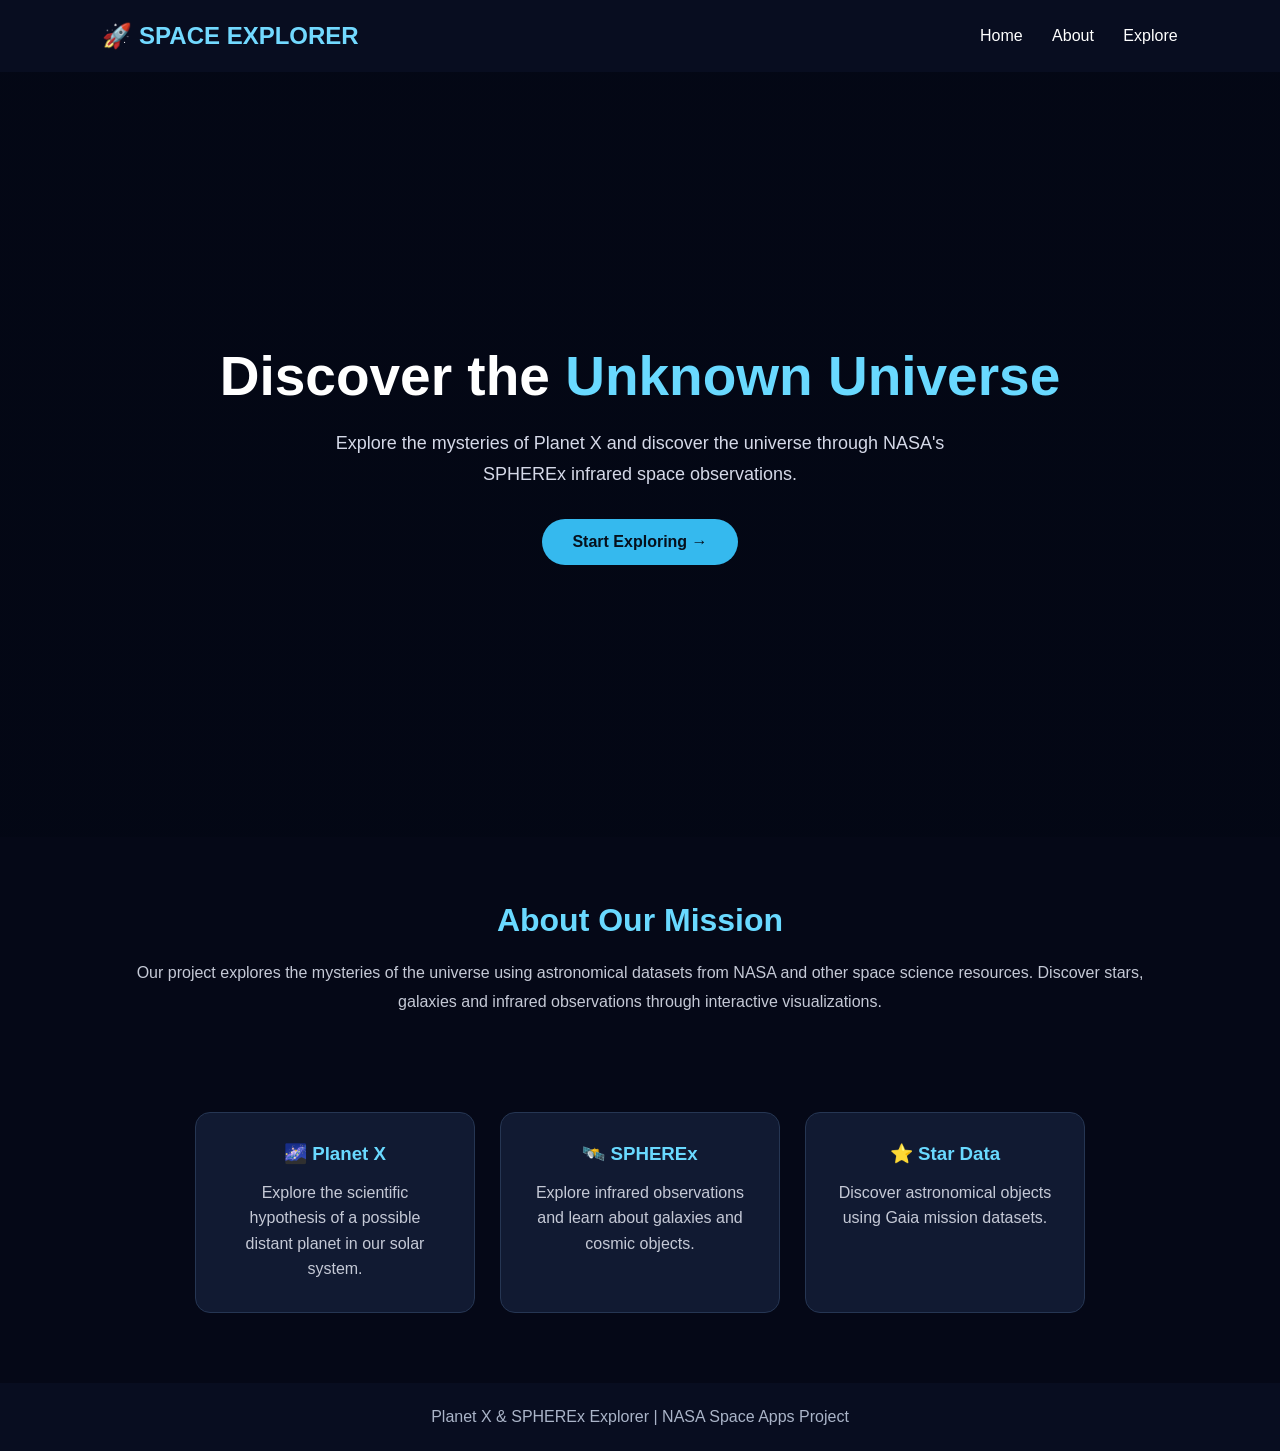
==== index.html @ 7bd18a71 "index.html" ====
<!DOCTYPE html>
<html lang="en">
<head>
    <meta charset="UTF-8">
    <meta name="viewport" content="width=device-width, initial-scale=1.0">
    <title>Planet X | Space Explorer</title>

    <style>
        * {
            margin: 0;
            padding: 0;
            box-sizing: border-box;
        }

        body {
            font-family: Arial, sans-serif;
            background: #050817;
            color: white;
        }

        /* Navigation Bar */
        nav {
            display: flex;
            justify-content: space-between;
            align-items: center;
            padding: 22px 8%;
            background: #080d20;
        }

        .logo {
            font-size: 24px;
            font-weight: bold;
            color: #72d9ff;
        }

        nav a {
            color: white;
            text-decoration: none;
            margin-left: 25px;
        }

        nav a:hover {
            color: #72d9ff;
        }

        /* Hero Section */
        .hero {
            min-height: 85vh;
            display: flex;
            flex-direction: column;
            justify-content: center;
            align-items: center;
            text-align: center;
            padding: 30px 20px;

            background:
            linear-gradient(rgba(3,7,20,.65),
            rgba(3,7,20,.8)),
            url('https://images.unsplash.com/photo-1462331940025-496dfbfc7564')
            center/cover;
        }

        .hero h1 {
            font-size: 55px;
            margin-bottom: 20px;
        }

        .hero h1 span {
            color: #69d9ff;
        }

        .hero p {
            font-size: 18px;
            max-width: 650px;
            line-height: 1.7;
            color: #d5d9e8;
        }

        .btn {
            display: inline-block;
            margin-top: 30px;
            padding: 14px 30px;
            background: #35b9ee;
            color: #06101c;
            text-decoration: none;
            border-radius: 30px;
            font-weight: bold;
        }

        .btn:hover {
            background: white;
        }

        /* About Section */
        .about {
            padding: 65px 10%;
            text-align: center;
        }

        .about h2 {
            color: #69d9ff;
            font-size: 32px;
            margin-bottom: 20px;
        }

        .about p {
            color: #c5c9d6;
            line-height: 1.8;
        }

        /* Cards */
        .cards {
            display: flex;
            justify-content: center;
            flex-wrap: wrap;
            gap: 25px;
            padding: 30px 8% 70px;
        }

        .card {
            background: #111a32;
            padding: 30px;
            border: 1px solid #263653;
            border-radius: 15px;
            width: 280px;
            text-align: center;
        }

        .card h3 {
            color: #69d9ff;
            margin-bottom: 15px;
        }

        .card p {
            color: #c5c9d6;
            line-height: 1.6;
        }

        footer {
            text-align: center;
            padding: 25px;
            background: #080d20;
            color: #aab4c8;
        }

        @media(max-width: 600px) {
            nav {
                flex-direction: column;
                gap: 18px;
            }

            nav a {
                margin: 0 7px;
                font-size: 13px;
            }

            .hero h1 {
                font-size: 36px;
            }
        }
    </style>
</head>

<body>

    <nav>
        <div class="logo">🚀 SPACE EXPLORER</div>

        <div>
            <a href="#home">Home</a>
            <a href="#about">About</a>
            <a href="#explore">Explore</a>
        </div>
    </nav>

    <section class="hero" id="home">

        <h1>Discover the <span>Unknown Universe</span></h1>

        <p>
            Explore the mysteries of Planet X and discover
            the universe through NASA's SPHEREx infrared
            space observations.
        </p>

        <a href="#explore" class="btn">
            Start Exploring →
        </a>

    </section>

    <section class="about" id="about">

        <h2>About Our Mission</h2>

        <p>
            Our project explores the mysteries of the universe
            using astronomical datasets from NASA and other
            space science resources. Discover stars, galaxies
            and infrared observations through interactive
            visualizations.
        </p>

    </section>

    <section class="cards" id="explore">

        <div class="card">
            <h3>🌌 Planet X</h3>
            <p>
                Explore the scientific hypothesis of a possible
                distant planet in our solar system.
            </p>
        </div>

        <div class="card">
            <h3>🛰️ SPHEREx</h3>
            <p>
                Explore infrared observations and learn
                about galaxies and cosmic objects.
            </p>
        </div>

        <div class="card">
            <h3>⭐ Star Data</h3>
            <p>
                Discover astronomical objects using
                Gaia mission datasets.
            </p>
        </div>

    </section>

    <footer>
        <p>Planet X & SPHEREx Explorer | NASA Space Apps Project</p>
    </footer>

</body>
</html>
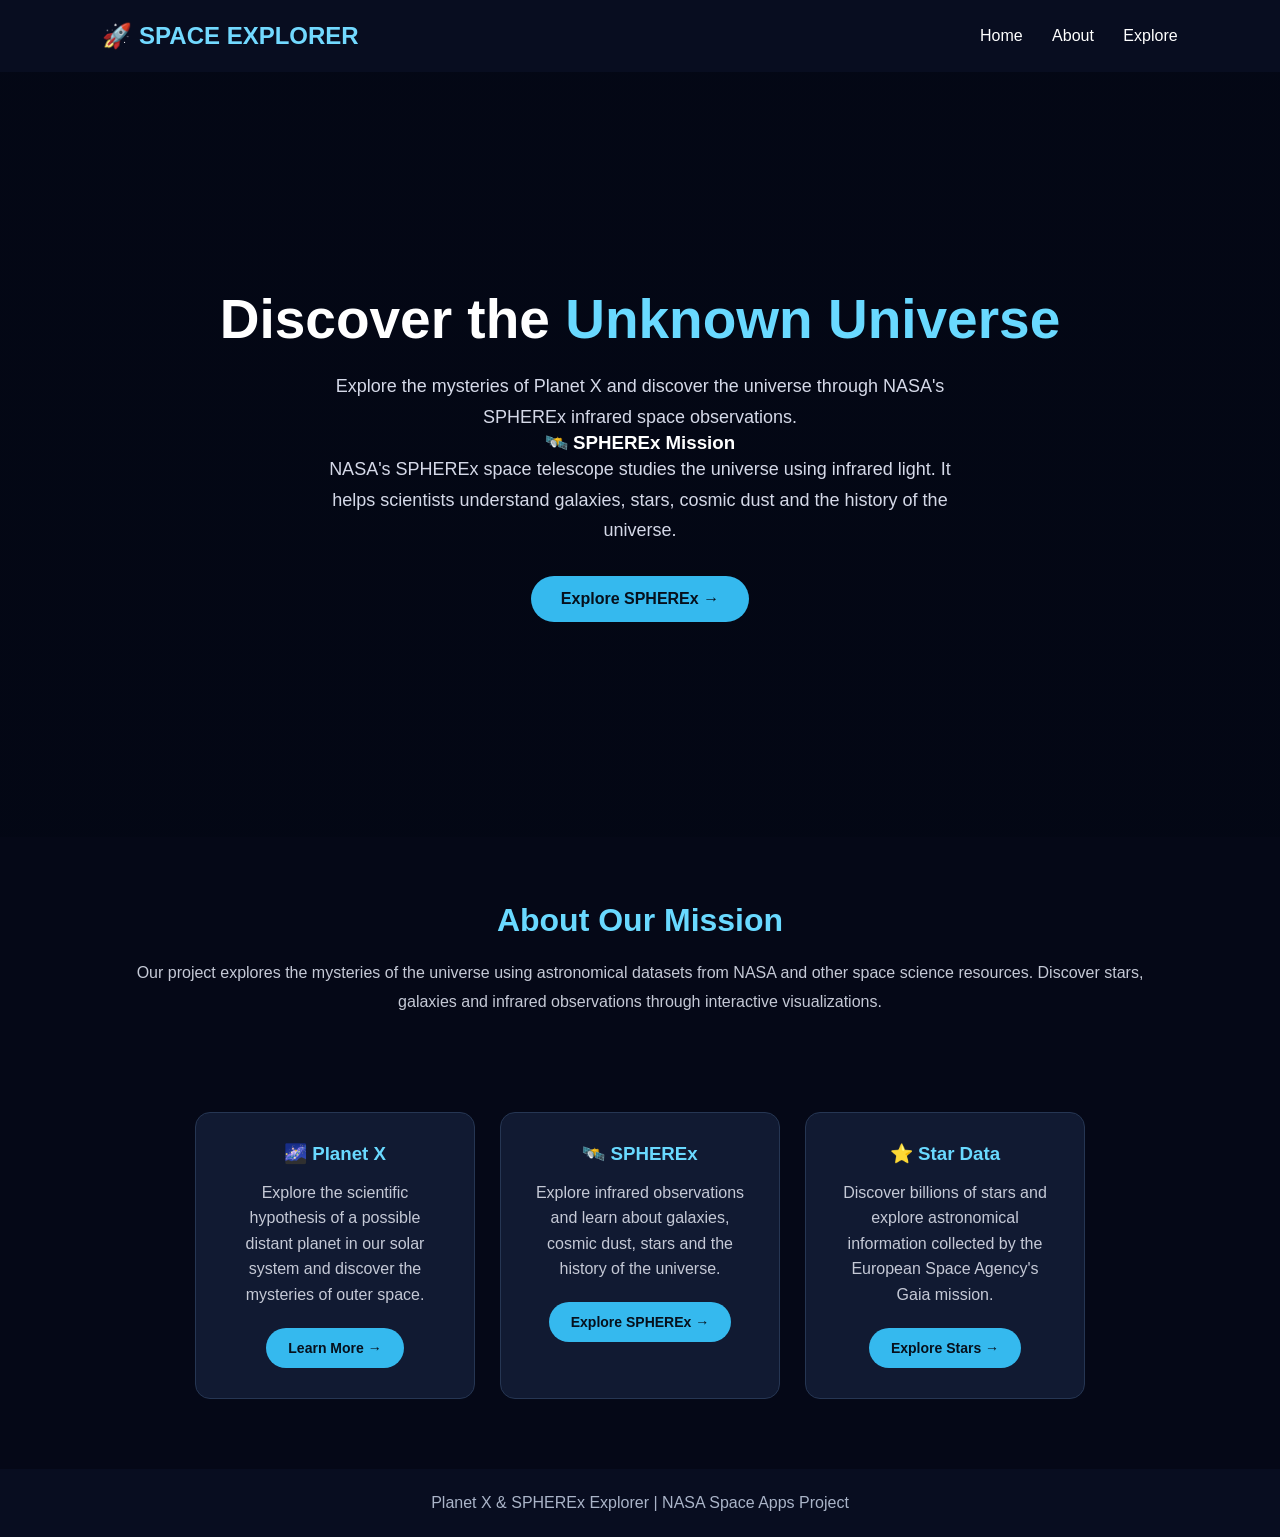
==== commit 0dfbedf8: "index.html" ====
--- a/index.html
+++ b/index.html
@@ -52,12 +52,11 @@
             align-items: center;
             text-align: center;
             padding: 30px 20px;
-
-            background:
-            linear-gradient(rgba(3,7,20,.65),
-            rgba(3,7,20,.8)),
-            url('https://images.unsplash.com/photo-1462331940025-496dfbfc7564')
-            center/cover;
+      background:
+               linear-gradient(rgba(3,7,20,.65),
+                rgba(3,7,20,.8)),
+                url('https://images.unsplash.com/photo-1462331940025-496dfbfc7564?auto=format&fit=crop&w=1920&q=80')
+                center/cover no-repeat;
         }
 
         .hero h1 {
@@ -158,6 +157,27 @@
                 font-size: 36px;
             }
         }
+        .card p {
+    /* உன்னுடைய existing styles */
+}
+
+/* இதற்குக் கீழே paste பண்ணு */
+
+.card {
+    transition: transform 0.3s ease,
+                box-shadow 0.3s ease;
+}
+
+.card:hover {
+    transform: translateY(-10px);
+    box-shadow: 0 10px 25px rgba(53,185,238,0.2);
+}
+
+.card .btn {
+    margin-top: 20px;
+    padding: 12px 22px;
+    font-size: 14px;
+}
     </style>
 </head>
 
@@ -181,12 +201,20 @@
             Explore the mysteries of Planet X and discover
             the universe through NASA's SPHEREx infrared
             space observations.
-        </p>
-
-        <a href="#explore" class="btn">
-            Start Exploring →
-        </a>
-
+       <h3>🛰️ SPHEREx Mission</h3>
+
+<p>
+    NASA's SPHEREx space telescope studies the
+    universe using infrared light. It helps
+    scientists understand galaxies, stars,
+    cosmic dust and the history of the universe.
+</p>
+
+<a href="https://science.nasa.gov/mission/spherex/"
+   target="_blank"
+   class="btn">
+   Explore SPHEREx →
+</a>   
     </section>
 
     <section class="about" id="about">
@@ -205,29 +233,56 @@
 
     <section class="cards" id="explore">
 
-        <div class="card">
-            <h3>🌌 Planet X</h3>
-            <p>
-                Explore the scientific hypothesis of a possible
-                distant planet in our solar system.
-            </p>
-        </div>
-
-        <div class="card">
-            <h3>🛰️ SPHEREx</h3>
-            <p>
-                Explore infrared observations and learn
-                about galaxies and cosmic objects.
-            </p>
-        </div>
-
-        <div class="card">
-            <h3>⭐ Star Data</h3>
-            <p>
-                Discover astronomical objects using
-                Gaia mission datasets.
-            </p>
-        </div>
+    <!-- Planet X Card -->
+    <div class="card">
+        <h3>🌌 Planet X</h3>
+
+        <p>
+            Explore the scientific hypothesis of a possible
+            distant planet in our solar system and discover
+            the mysteries of outer space.
+        </p>
+
+        <a href="https://science.nasa.gov/solar-system/"
+           target="_blank"
+           class="btn">
+            Learn More →
+        </a>
+    </div>
+
+    <!-- SPHEREx Card -->
+    <div class="card">
+        <h3>🛰️ SPHEREx</h3>
+
+        <p>
+            Explore infrared observations and learn about
+            galaxies, cosmic dust, stars and the history
+            of the universe.
+        </p>
+
+        <a href="https://science.nasa.gov/mission/spherex/"
+           target="_blank"
+           class="btn">
+            Explore SPHEREx →
+        </a>
+    </div>
+
+    <!-- Star Data Card -->
+    <div class="card">
+        <h3>⭐ Star Data</h3>
+
+        <p>
+            Discover billions of stars and explore
+            astronomical information collected by
+            the European Space Agency's Gaia mission.
+        </p>
+
+        <a href="https://www.esa.int/Science_Exploration/Space_Science/Gaia"
+           target="_blank"
+           class="btn">
+            Explore Stars →
+        </a>
+    </div>
 
     </section>
 
